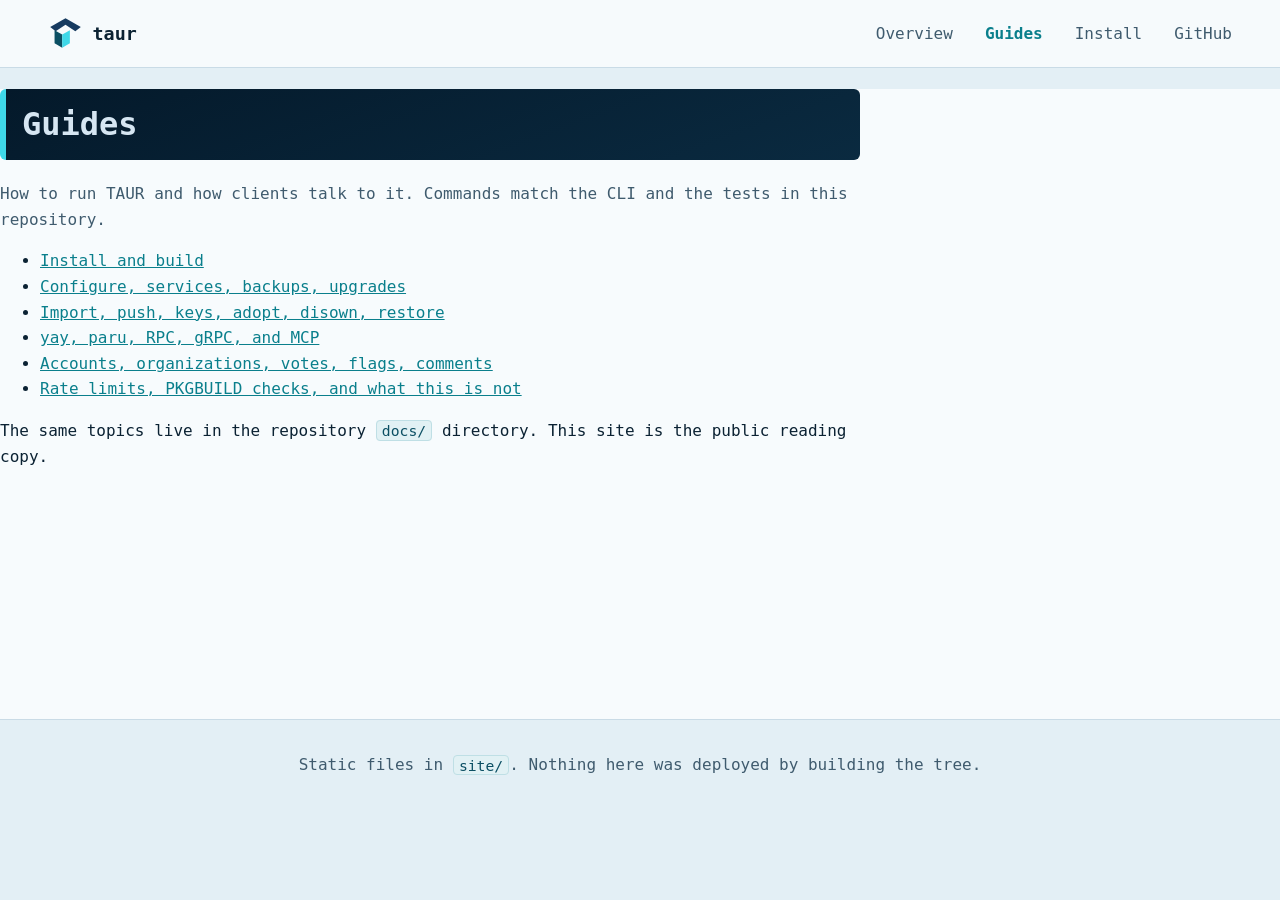
==== docs/index.html @ 6c7c8c77 "chore: keep this branch as the project website Drop the application tree inherited from main. Pages," ====
<!doctype html>
<html lang="en">
<head>
<meta charset="utf-8">
<meta name="viewport" content="width=device-width, initial-scale=1">
<title>Guides — TAUR</title>
<link rel="canonical" href="https://taur.weirdbrains.com/docs/">
<link rel="icon" href="../assets/icon.svg" type="image/svg+xml">
<link rel="stylesheet" href="../style.css">
</head>
<body>
<a class="skip" href="#main">Skip to content</a>
<header class="nav">
  <a class="brand" href="../"><img class="logo" src="../assets/logo.svg" alt="" width="36" height="36"> taur</a>
  <button class="menu" aria-expanded="false" aria-controls="links">Menu</button>
  <nav id="links" aria-label="Main">
    <a href="../">Overview</a>
    <a href="./" aria-current="page">Guides</a>
    <a href="install.html">Install</a>
    <a href="https://github.com/WeirdBrains/taur">GitHub</a>
  </nav>
</header>
<main id="main" class="light doc">
<h1>Guides</h1>
<p class="lede">How to run TAUR and how clients talk to it. Commands match the CLI and the tests in this repository.</p>
<ul>
  <li><a href="install.html">Install and build</a></li>
  <li><a href="operate.html">Configure, services, backups, upgrades</a></li>
  <li><a href="publish.html">Import, push, keys, adopt, disown, restore</a></li>
  <li><a href="clients.html">yay, paru, RPC, gRPC, and MCP</a></li>
  <li><a href="people.html">Accounts, organizations, votes, flags, comments</a></li>
  <li><a href="security.html">Rate limits, PKGBUILD checks, and what this is not</a></li>
</ul>
<p>The same topics live in the repository <code>docs/</code> directory. This site is the public reading copy.</p>
</main>
<footer class="docfoot">Static files in <code>site/</code>. Nothing here was deployed by building the tree.</footer>
<script src="../main.js"></script>
</body>
</html>
---- style.css ----
:root{--radius:20px;--bg:#04192A;--bg2:#0a2a40;--panel:#0a2438;--line:#16405c;--fg:#d6e6f2;--dim:#8fb0c6;--cyan:#3fd8e8;--font:ui-monospace,"JetBrains Mono","Fira Code",Menlo,Consolas,monospace}
*{box-sizing:border-box}
html{scroll-behavior:smooth}
@media (prefers-reduced-motion:reduce){html{scroll-behavior:auto}}
body{margin:0;background:#e3eff5;color:#0b2233;font:16px/1.6 var(--font)}
a{color:#0a7f8c}
a:focus-visible,button:focus-visible{outline:2px solid #0a7f8c;outline-offset:3px}
.skip{position:absolute;left:-999px}.skip:focus{left:1rem;top:1rem;background:#3fd8e8;color:#04192A;padding:.4rem .8rem;z-index:9}
.nav{display:flex;align-items:center;justify-content:space-between;padding:1rem clamp(1rem,4vw,3rem);border-bottom:1px solid #c9dbe6;position:sticky;top:0;background:rgba(247,251,253,.95);z-index:5}
.brand{display:flex;gap:.6rem;align-items:center;color:#0b2233;text-decoration:none;font-weight:700;font-size:1.15rem}
.logo{height:1.9em;width:auto;display:block}
nav a{margin-left:1.4rem;text-decoration:none;color:#3f5b6e}nav a:hover,nav a[aria-current]{color:#0a7f8c;font-weight:700}
.menu{display:none;background:none;border:1px solid #c9dbe6;color:#0b2233;font:inherit;padding:.3rem .7rem;border-radius:12px}
main{margin:0}
section{padding:3.5rem max(clamp(1rem,4vw,3rem),calc((100% - 1180px)/2 + 3rem));scroll-margin-top:4rem}
.hero{display:grid;grid-template-columns:1.2fr .8fr;gap:2.5rem;align-items:center;background:linear-gradient(160deg,#04192A,#0a2a40);color:#d6e6f2}
.hero a{color:#3fd8e8}
.hero h1{font-size:clamp(1.8rem,4vw,2.8rem);line-height:1.2;margin:.4rem 0 1rem}
.lede{color:#8fb0c6}
.light{background:#f7fbfd;color:#0b2233}
.light .lede{color:#3f5b6e}
h2{font-size:1.6rem;margin:0 0 1rem;border-bottom:3px solid #0a7f8c;display:inline-block}
h3{font-size:1.05rem;margin:0 0 .4rem;border-left:3px solid #0a7f8c;padding-left:.55rem}
.btn{display:inline-block;padding:.65rem 1.2rem;background:#3fd8e8;color:#04192A;text-decoration:none;font-weight:700;margin:.3rem .6rem .3rem 0;border-radius:20px}
.btn.ghost{background:none;color:#3fd8e8;border:1px solid #3fd8e8}
.grid{list-style:none;padding:0;margin:0;display:grid;grid-template-columns:repeat(auto-fill,minmax(min(240px,100%),1fr));gap:1rem}
.grid li{background:#fff;border:1px solid #c9dbe6;padding:1.1rem;border-radius:20px}
.grid p{margin:0;color:#3f5b6e;font-size:.92rem}
pre{background:#0b2233;color:#d6e6f2;padding:1rem 1.25rem;overflow-x:auto;font-size:.82rem;border-radius:12px}
code{background:#e1f1f4;border:1px solid #bfdfe5;color:#0b4f63;padding:.05em .35em;border-radius:4px;font-size:.92em}
pre code{background:none;border:0;padding:0;color:inherit;font-size:inherit}
table{border-collapse:collapse;width:100%;border:1px solid #c9dbe6}
th,td{text-align:left;padding:.55rem .8rem;border-bottom:1px solid #c9dbe6;vertical-align:top}
th{color:#0a7f8c}
footer,.docfoot{text-align:center;padding:2rem;color:#3f5b6e;background:#e3eff5;border-top:1px solid #c9dbe6}
.doc{min-height:70vh}
.doc h1{background:linear-gradient(160deg,#04192A,#0a2a40);color:#d6e6f2;border-left:6px solid #3fd8e8;padding:.6rem 1rem;border-radius:6px}
.doc h2{color:#fff;border:0;border-left:5px solid #3fd8e8;padding:.45rem .9rem;background:linear-gradient(160deg,#0b4f63,#0a7f8c);border-radius:6px;display:block}
.doc h3{background:#d3ebf0;padding:.3rem .75rem;border-radius:6px}
.doc>*{max-width:860px}
.mark{max-width:220px;height:auto}
@media (max-width:820px){
  .hero{grid-template-columns:1fr}
  .menu{display:block}
  nav{display:none;position:absolute;top:100%;left:0;right:0;background:#f7fbfd;border-bottom:1px solid #c9dbe6;padding:.5rem 1rem}
  nav.open{display:flex;flex-direction:column}
  nav a{margin:.4rem 0}
}
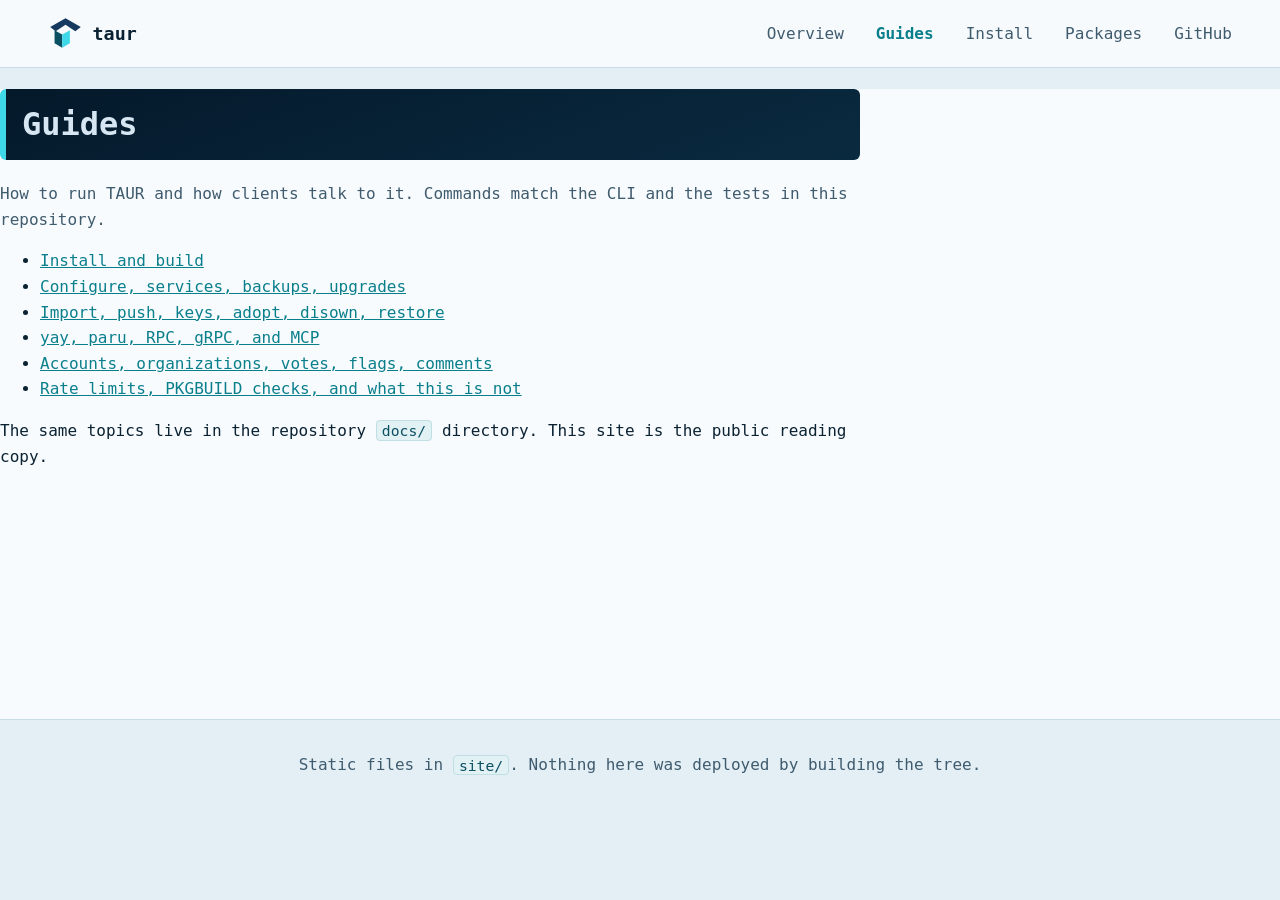
==== commit be13a5e2: "feat: link the public package server and fix its hostname Every page's nav links https://pkg.taur.we" ====
--- a/docs/index.html
+++ b/docs/index.html
@@ -6,6 +6,8 @@
 <title>Guides — TAUR</title>
 <link rel="canonical" href="https://taur.weirdbrains.com/docs/">
 <link rel="icon" href="../assets/icon.svg" type="image/svg+xml">
+<link rel="icon" href="../assets/favicon.ico" type="image/x-icon">
+<link rel="icon" href="/favicon.ico" type="image/x-icon">
 <link rel="stylesheet" href="../style.css">
 </head>
 <body>
@@ -17,6 +19,7 @@
     <a href="../">Overview</a>
     <a href="./" aria-current="page">Guides</a>
     <a href="install.html">Install</a>
+    <a href="https://pkg.taur.weirdbrains.com/">Packages</a>
     <a href="https://github.com/WeirdBrains/taur">GitHub</a>
   </nav>
 </header>
--- a/style.css
+++ b/style.css
@@ -23,6 +23,8 @@
 h3{font-size:1.05rem;margin:0 0 .4rem;border-left:3px solid #0a7f8c;padding-left:.55rem}
 .btn{display:inline-block;padding:.65rem 1.2rem;background:#3fd8e8;color:#04192A;text-decoration:none;font-weight:700;margin:.3rem .6rem .3rem 0;border-radius:20px}
 .btn.ghost{background:none;color:#3fd8e8;border:1px solid #3fd8e8}
+.hero .btn{color:#04192A}
+.hero .btn.ghost{color:#3fd8e8}
 .grid{list-style:none;padding:0;margin:0;display:grid;grid-template-columns:repeat(auto-fill,minmax(min(240px,100%),1fr));gap:1rem}
 .grid li{background:#fff;border:1px solid #c9dbe6;padding:1.1rem;border-radius:20px}
 .grid p{margin:0;color:#3f5b6e;font-size:.92rem}
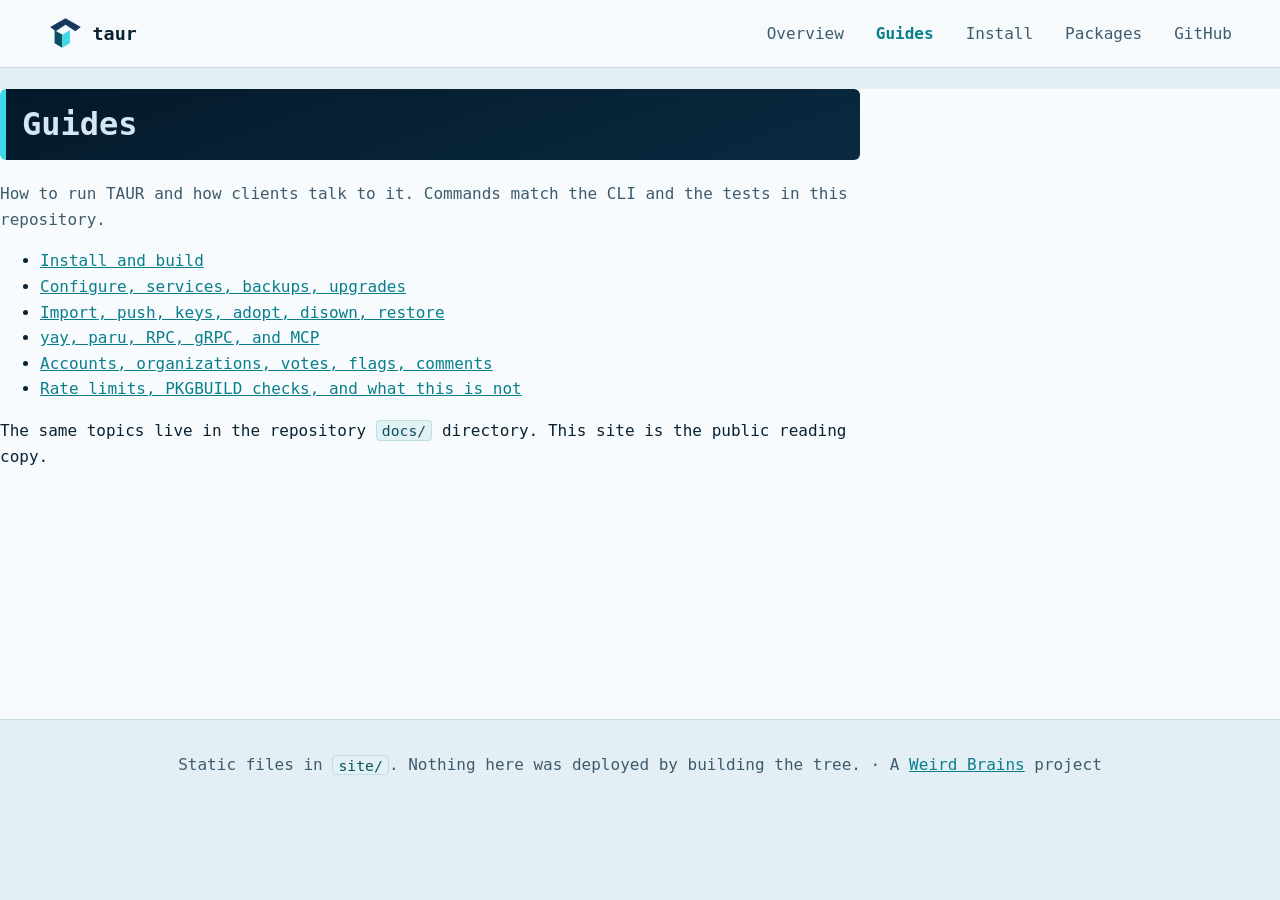
==== commit c0dc531f: "site: link Weird Brains on every page; name Weird Brains LLC in LICENSE" ====
--- a/docs/index.html
+++ b/docs/index.html
@@ -36,7 +36,7 @@
 </ul>
 <p>The same topics live in the repository <code>docs/</code> directory. This site is the public reading copy.</p>
 </main>
-<footer class="docfoot">Static files in <code>site/</code>. Nothing here was deployed by building the tree.</footer>
+<footer class="docfoot">Static files in <code>site/</code>. Nothing here was deployed by building the tree. · A <a href="https://weirdbrains.com">Weird Brains</a> project</footer>
 <script src="../main.js"></script>
 </body>
 </html>
